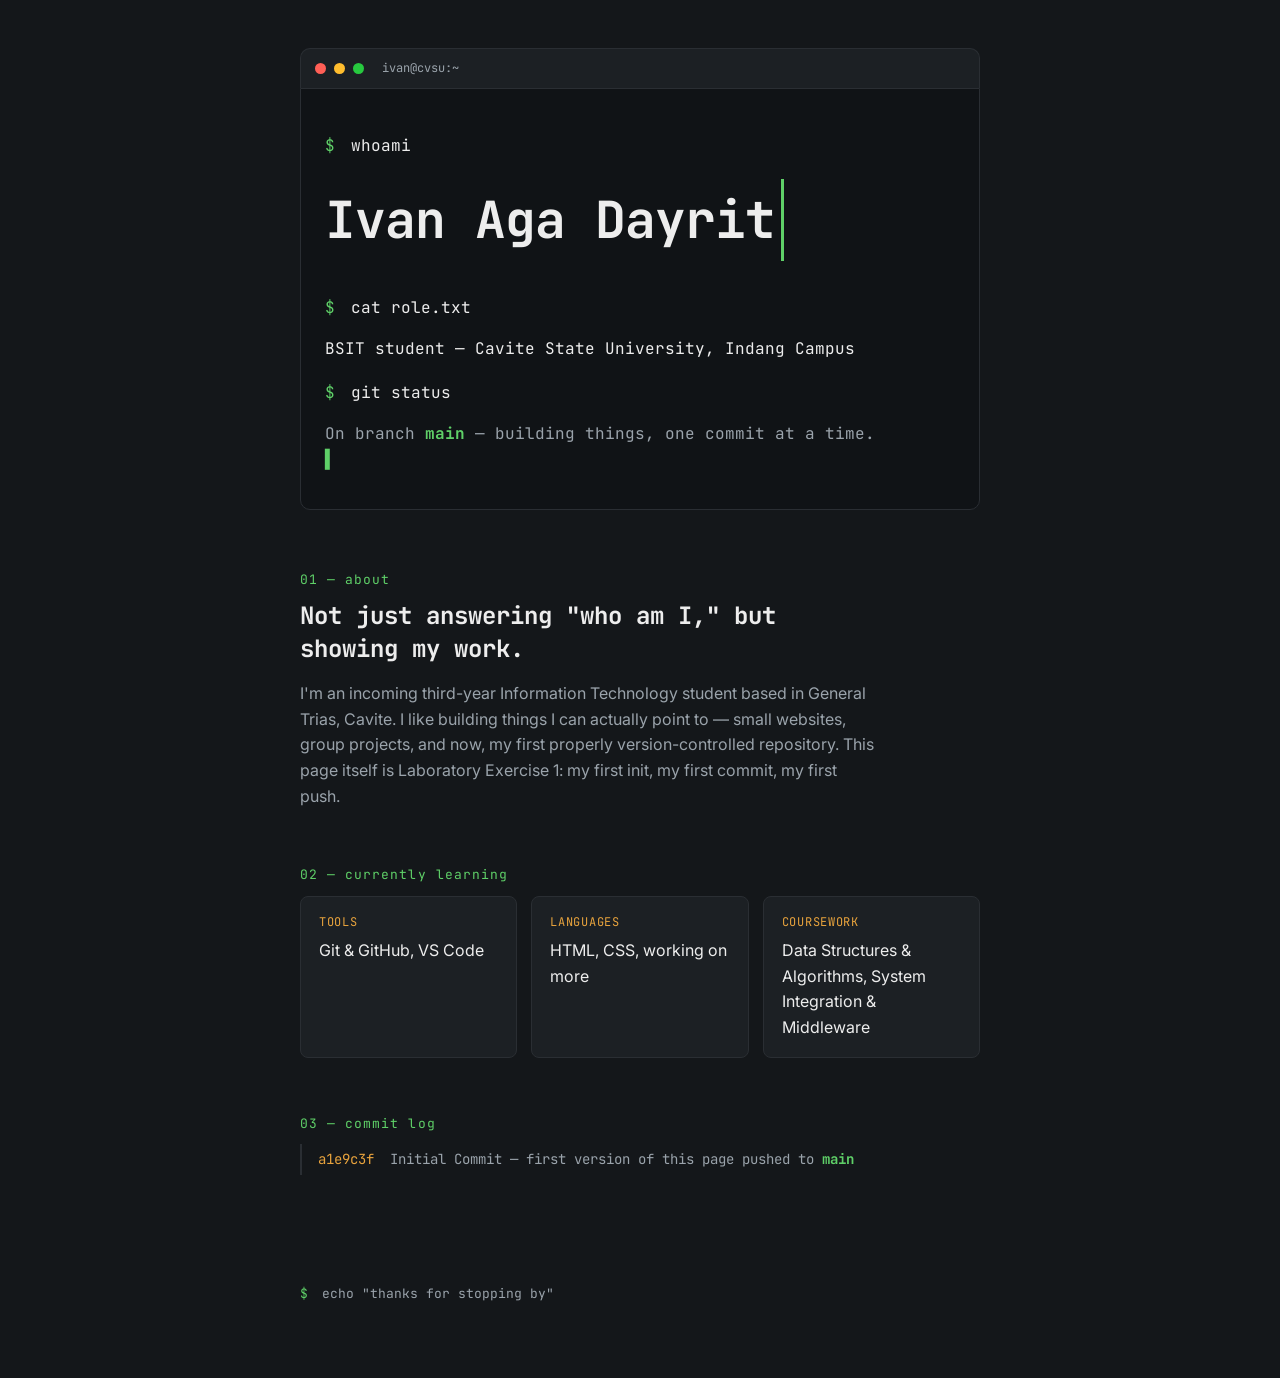
==== index.html @ 1ca5e238 "Initial Commit" ====
<!DOCTYPE html>
<html lang="en">
<head>
<meta charset="UTF-8">
<meta name="viewport" content="width=device-width, initial-scale=1.0">
<title>Ivan Aga Dayrit</title>
<link rel="preconnect" href="https://fonts.googleapis.com">
<link href="https://fonts.googleapis.com/css2?family=JetBrains+Mono:wght@400;500;700;800&family=Inter:wght@400;500;600&display=swap" rel="stylesheet">
<link rel="stylesheet" href="style.css">
</head>
<body>

  <header class="terminal">
    <div class="terminal-bar">
      <span class="dot red"></span><span class="dot yellow"></span><span class="dot green"></span>
      <span class="terminal-title">ivan@cvsu:~</span>
    </div>
    <div class="terminal-body">
      <p><span class="prompt">$</span> whoami</p>
      <h1 class="typed">Ivan Aga Dayrit</h1>
      <p><span class="prompt">$</span> cat role.txt</p>
      <p class="role">BSIT student — Cavite State University, Indang Campus</p>
      <p><span class="prompt">$</span> git status</p>
      <p class="status">On branch <span class="accent">main</span> — building things, one commit at a time.</p>
      <span class="cursor">▌</span>
    </div>
  </header>

  <main>

    <section id="about" class="section">
      <p class="eyebrow">01 — about</p>
      <h2>Not just answering "who am I," but showing my work.</h2>
      <p class="body-text">
        I'm an incoming third-year Information Technology student based in General Trias, Cavite.
        I like building things I can actually point to — small websites, group projects, and now,
        my first properly version-controlled repository. This page itself is Laboratory Exercise 1:
        my first init, my first commit, my first push.
      </p>
    </section>

    <section id="skills" class="section">
      <p class="eyebrow">02 — currently learning</p>
      <div class="skill-grid">
        <div class="skill-card">
          <p class="skill-tag">tools</p>
          <p>Git &amp; GitHub, VS Code</p>
        </div>
        <div class="skill-card">
          <p class="skill-tag">languages</p>
          <p>HTML, CSS, working on more</p>
        </div>
        <div class="skill-card">
          <p class="skill-tag">coursework</p>
          <p>Data Structures &amp; Algorithms, System Integration &amp; Middleware</p>
        </div>
      </div>
    </section>

    <section id="log" class="section">
      <p class="eyebrow">03 — commit log</p>
      <ul class="log-list">
        <li><span class="hash">a1e9c3f</span> Initial Commit — first version of this page pushed to <span class="accent">main</span></li>
      </ul>
    </section>

  </main>

  <footer>
    <p><span class="prompt">$</span> echo "thanks for stopping by"</p>
  </footer>

</body>
</html>
---- style.css ----
:root {
  --bg: #14171a;
  --panel: #1c2024;
  --border: #2a2e33;
  --text: #ededed;
  --muted: #9aa3ab;
  --accent: #5fd068;
  --accent-dim: #3b8a43;
  --amber: #e8a33d;
  --mono: 'JetBrains Mono', monospace;
  --sans: 'Inter', sans-serif;
}

* { box-sizing: border-box; }

body {
  margin: 0;
  background: var(--bg);
  color: var(--text);
  font-family: var(--sans);
  line-height: 1.6;
}

/* ---- terminal hero ---- */
.terminal {
  max-width: 720px;
  margin: 48px auto 0;
  padding: 0 20px;
}

.terminal-bar {
  display: flex;
  align-items: center;
  gap: 8px;
  background: var(--panel);
  border: 1px solid var(--border);
  border-bottom: none;
  border-radius: 10px 10px 0 0;
  padding: 10px 14px;
}

.dot { width: 11px; height: 11px; border-radius: 50%; display: inline-block; }
.red { background: #ff5f56; }
.yellow { background: #ffbd2e; }
.green { background: #27c93f; }

.terminal-title {
  margin-left: 10px;
  font-family: var(--mono);
  font-size: 12px;
  color: var(--muted);
}

.terminal-body {
  background: #101316;
  border: 1px solid var(--border);
  border-radius: 0 0 10px 10px;
  padding: 28px 24px 36px;
  font-family: var(--mono);
}

.prompt { color: var(--accent); margin-right: 6px; }

.typed {
  font-size: clamp(2rem, 6vw, 3.2rem);
  margin: 4px 0 18px;
  letter-spacing: -0.02em;
  border-right: 3px solid var(--accent);
  display: inline-block;
  padding-right: 6px;
  animation: blink 1s step-end infinite;
}

.role { color: var(--text); margin: 4px 0 18px; }
.status { color: var(--muted); margin: 4px 0 0; }
.accent { color: var(--accent); font-weight: 700; }

.cursor {
  color: var(--accent);
  animation: blink 1s step-end infinite;
}

@keyframes blink {
  50% { border-color: transparent; opacity: 0.4; }
}

/* ---- content sections ---- */
main {
  max-width: 720px;
  margin: 0 auto;
  padding: 60px 20px 20px;
}

.section {
  margin-bottom: 56px;
}

.eyebrow {
  font-family: var(--mono);
  color: var(--accent);
  font-size: 13px;
  letter-spacing: 0.08em;
  margin: 0 0 10px;
}

h2 {
  font-family: var(--mono);
  font-weight: 700;
  font-size: 1.5rem;
  line-height: 1.35;
  margin: 0 0 16px;
  max-width: 34ch;
}

.body-text {
  color: var(--muted);
  max-width: 58ch;
}

.skill-grid {
  display: grid;
  grid-template-columns: repeat(auto-fit, minmax(180px, 1fr));
  gap: 14px;
}

.skill-card {
  background: var(--panel);
  border: 1px solid var(--border);
  border-radius: 8px;
  padding: 16px 18px;
}

.skill-tag {
  font-family: var(--mono);
  color: var(--amber);
  font-size: 12px;
  margin: 0 0 6px;
  text-transform: uppercase;
  letter-spacing: 0.06em;
}

.skill-card p:last-child { margin: 0; }

.log-list {
  list-style: none;
  padding: 0;
  margin: 0;
  font-family: var(--mono);
  font-size: 14px;
  color: var(--muted);
}

.log-list li {
  border-left: 2px solid var(--border);
  padding: 4px 0 4px 16px;
  margin-bottom: 6px;
}

.hash { color: var(--amber); margin-right: 8px; }

footer {
  max-width: 720px;
  margin: 0 auto;
  padding: 20px 20px 60px;
  font-family: var(--mono);
  color: var(--muted);
  font-size: 13px;
}

@media (max-width: 480px) {
  .terminal { margin-top: 24px; }
  .terminal-body { padding: 20px 16px 28px; }
}
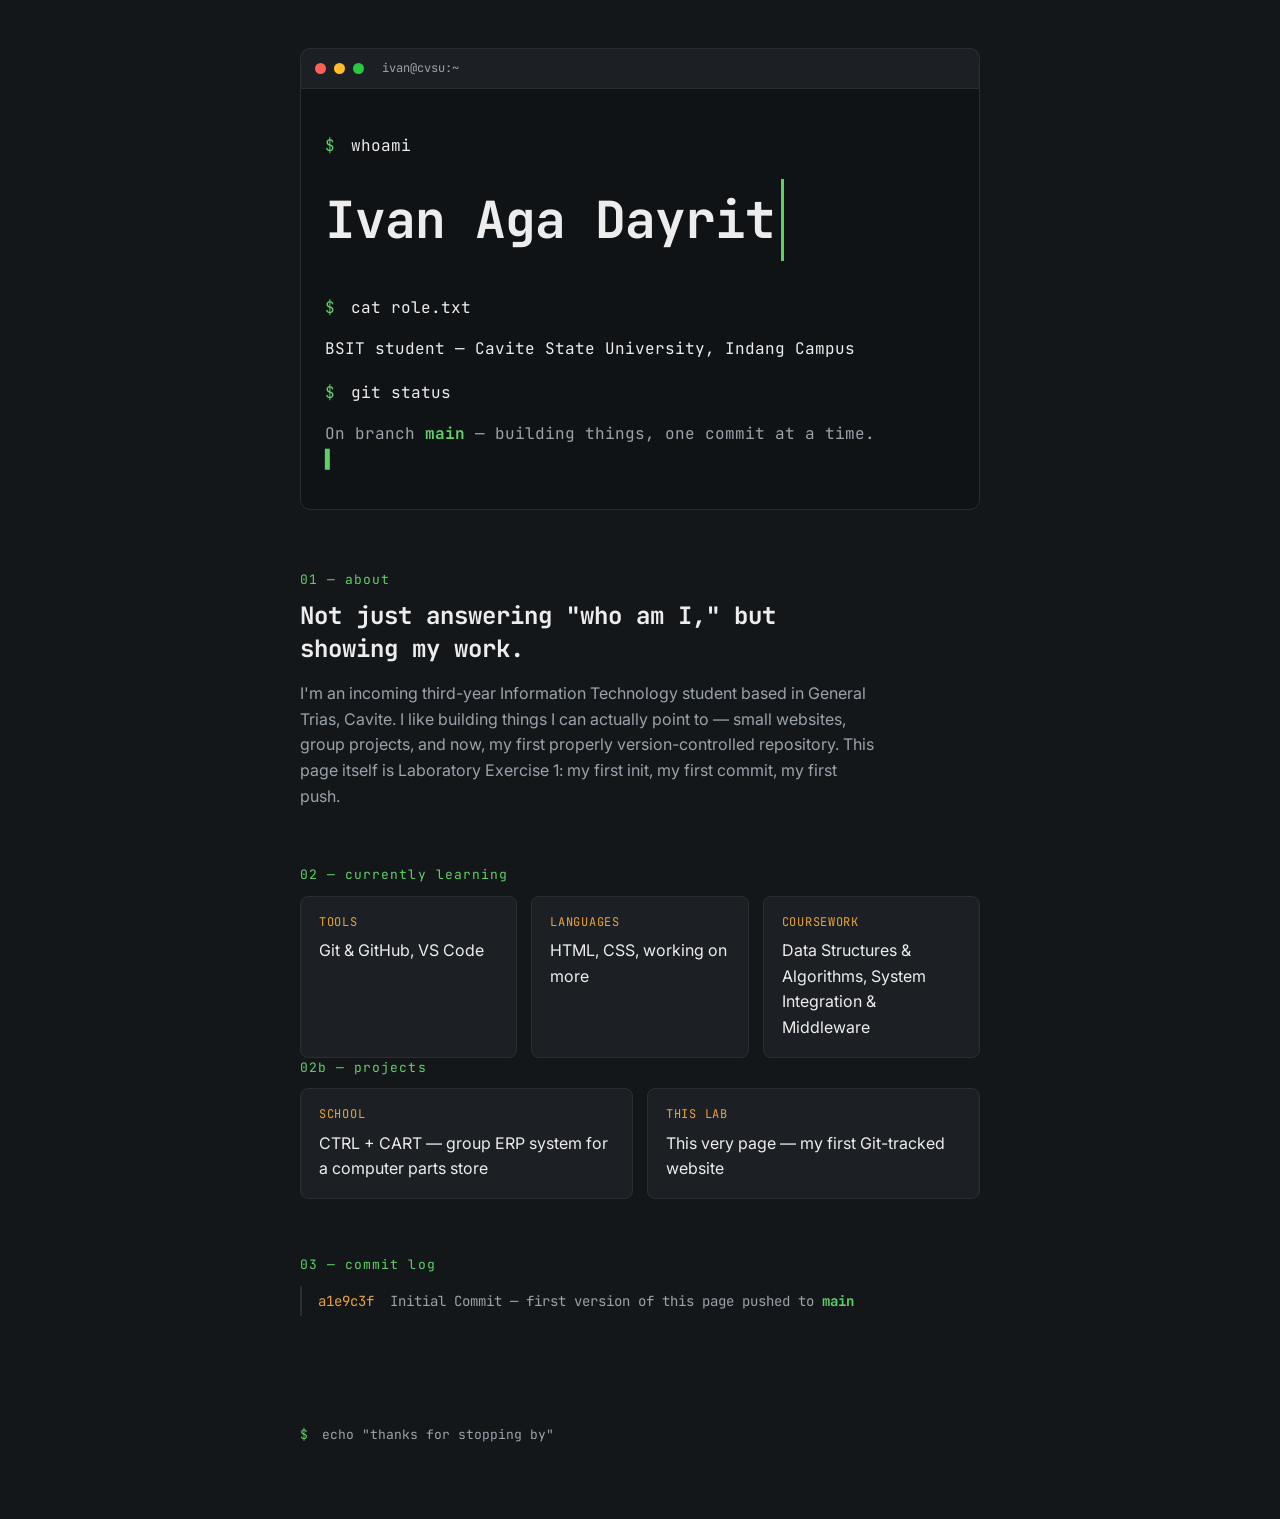
==== commit 3cba5f52: "Add projects section" ====
--- a/index.html
+++ b/index.html
@@ -1,74 +1,100 @@
-<!DOCTYPE html>
+<!doctype html>
 <html lang="en">
-<head>
-<meta charset="UTF-8">
-<meta name="viewport" content="width=device-width, initial-scale=1.0">
-<title>Ivan Aga Dayrit</title>
-<link rel="preconnect" href="https://fonts.googleapis.com">
-<link href="https://fonts.googleapis.com/css2?family=JetBrains+Mono:wght@400;500;700;800&family=Inter:wght@400;500;600&display=swap" rel="stylesheet">
-<link rel="stylesheet" href="style.css">
-</head>
-<body>
+  <head>
+    <meta charset="UTF-8" />
+    <meta name="viewport" content="width=device-width, initial-scale=1.0" />
+    <title>Ivan Aga Dayrit</title>
+    <link rel="preconnect" href="https://fonts.googleapis.com" />
+    <link
+      href="https://fonts.googleapis.com/css2?family=JetBrains+Mono:wght@400;500;700;800&family=Inter:wght@400;500;600&display=swap"
+      rel="stylesheet"
+    />
+    <link rel="stylesheet" href="style.css" />
+  </head>
+  <body>
+    <header class="terminal">
+      <div class="terminal-bar">
+        <span class="dot red"></span><span class="dot yellow"></span
+        ><span class="dot green"></span>
+        <span class="terminal-title">ivan@cvsu:~</span>
+      </div>
+      <div class="terminal-body">
+        <p><span class="prompt">$</span> whoami</p>
+        <h1 class="typed">Ivan Aga Dayrit</h1>
+        <p><span class="prompt">$</span> cat role.txt</p>
+        <p class="role">
+          BSIT student — Cavite State University, Indang Campus
+        </p>
+        <p><span class="prompt">$</span> git status</p>
+        <p class="status">
+          On branch <span class="accent">main</span> — building things, one
+          commit at a time.
+        </p>
+        <span class="cursor">▌</span>
+      </div>
+    </header>
 
-  <header class="terminal">
-    <div class="terminal-bar">
-      <span class="dot red"></span><span class="dot yellow"></span><span class="dot green"></span>
-      <span class="terminal-title">ivan@cvsu:~</span>
+    <main>
+      <section id="about" class="section">
+        <p class="eyebrow">01 — about</p>
+        <h2>Not just answering "who am I," but showing my work.</h2>
+        <p class="body-text">
+          I'm an incoming third-year Information Technology student based in
+          General Trias, Cavite. I like building things I can actually point to
+          — small websites, group projects, and now, my first properly
+          version-controlled repository. This page itself is Laboratory Exercise
+          1: my first init, my first commit, my first push.
+        </p>
+      </section>
+
+      <section id="skills" class="section">
+        <p class="eyebrow">02 — currently learning</p>
+        <div class="skill-grid">
+          <div class="skill-card">
+            <p class="skill-tag">tools</p>
+            <p>Git &amp; GitHub, VS Code</p>
+          </div>
+          <div class="skill-card">
+            <p class="skill-tag">languages</p>
+            <p>HTML, CSS, working on more</p>
+          </div>
+          <div class="skill-card">
+            <p class="skill-tag">coursework</p>
+            <p>
+              Data Structures &amp; Algorithms, System Integration &amp;
+              Middleware
+            </p>
+          </div>
+        </div>
+
+      <section id="projects" class="section">
+  <p class="eyebrow">02b — projects</p>
+  <div class="skill-grid">
+    <div class="skill-card">
+      <p class="skill-tag">school</p>
+      <p>CTRL + CART — group ERP system for a computer parts store</p>
     </div>
-    <div class="terminal-body">
-      <p><span class="prompt">$</span> whoami</p>
-      <h1 class="typed">Ivan Aga Dayrit</h1>
-      <p><span class="prompt">$</span> cat role.txt</p>
-      <p class="role">BSIT student — Cavite State University, Indang Campus</p>
-      <p><span class="prompt">$</span> git status</p>
-      <p class="status">On branch <span class="accent">main</span> — building things, one commit at a time.</p>
-      <span class="cursor">▌</span>
+    <div class="skill-card">
+      <p class="skill-tag">this lab</p>
+      <p>This very page — my first Git-tracked website</p>
     </div>
-  </header>
+  </div>
+</section>
 
-  <main>
 
-    <section id="about" class="section">
-      <p class="eyebrow">01 — about</p>
-      <h2>Not just answering "who am I," but showing my work.</h2>
-      <p class="body-text">
-        I'm an incoming third-year Information Technology student based in General Trias, Cavite.
-        I like building things I can actually point to — small websites, group projects, and now,
-        my first properly version-controlled repository. This page itself is Laboratory Exercise 1:
-        my first init, my first commit, my first push.
-      </p>
-    </section>
+      <section id="log" class="section">
+        <p class="eyebrow">03 — commit log</p>
+        <ul class="log-list">
+          <li>
+            <span class="hash">a1e9c3f</span> Initial Commit — first version of
+            this page pushed to <span class="accent">main</span>
+          </li>
+        </ul>
+      </section>
+    </main>
 
-    <section id="skills" class="section">
-      <p class="eyebrow">02 — currently learning</p>
-      <div class="skill-grid">
-        <div class="skill-card">
-          <p class="skill-tag">tools</p>
-          <p>Git &amp; GitHub, VS Code</p>
-        </div>
-        <div class="skill-card">
-          <p class="skill-tag">languages</p>
-          <p>HTML, CSS, working on more</p>
-        </div>
-        <div class="skill-card">
-          <p class="skill-tag">coursework</p>
-          <p>Data Structures &amp; Algorithms, System Integration &amp; Middleware</p>
-        </div>
-      </div>
-    </section>
-
-    <section id="log" class="section">
-      <p class="eyebrow">03 — commit log</p>
-      <ul class="log-list">
-        <li><span class="hash">a1e9c3f</span> Initial Commit — first version of this page pushed to <span class="accent">main</span></li>
-      </ul>
-    </section>
-
-  </main>
-
-  <footer>
-    <p><span class="prompt">$</span> echo "thanks for stopping by"</p>
-  </footer>
-
-</body>
+    <footer>
+      <p><span class="prompt">$</span> echo "thanks for stopping by"</p>
+    </footer>
+  </body>
 </html>
